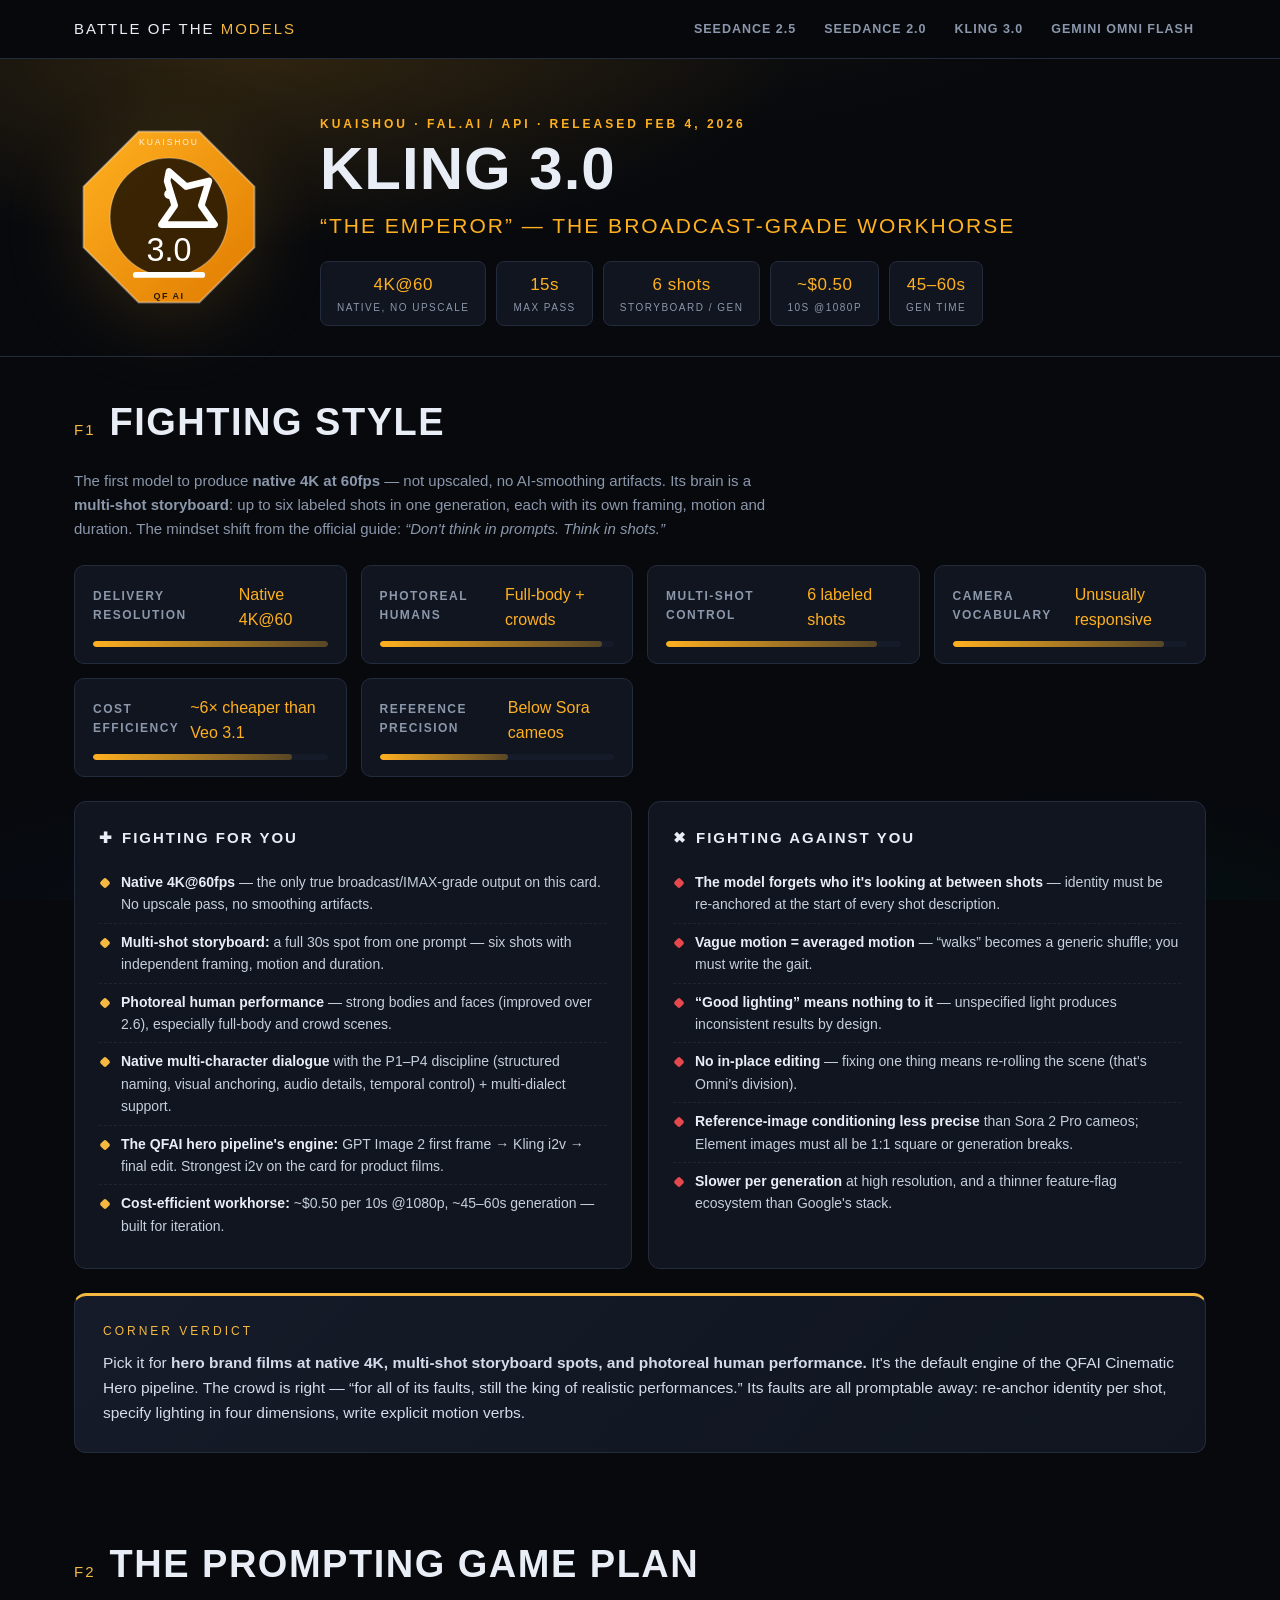
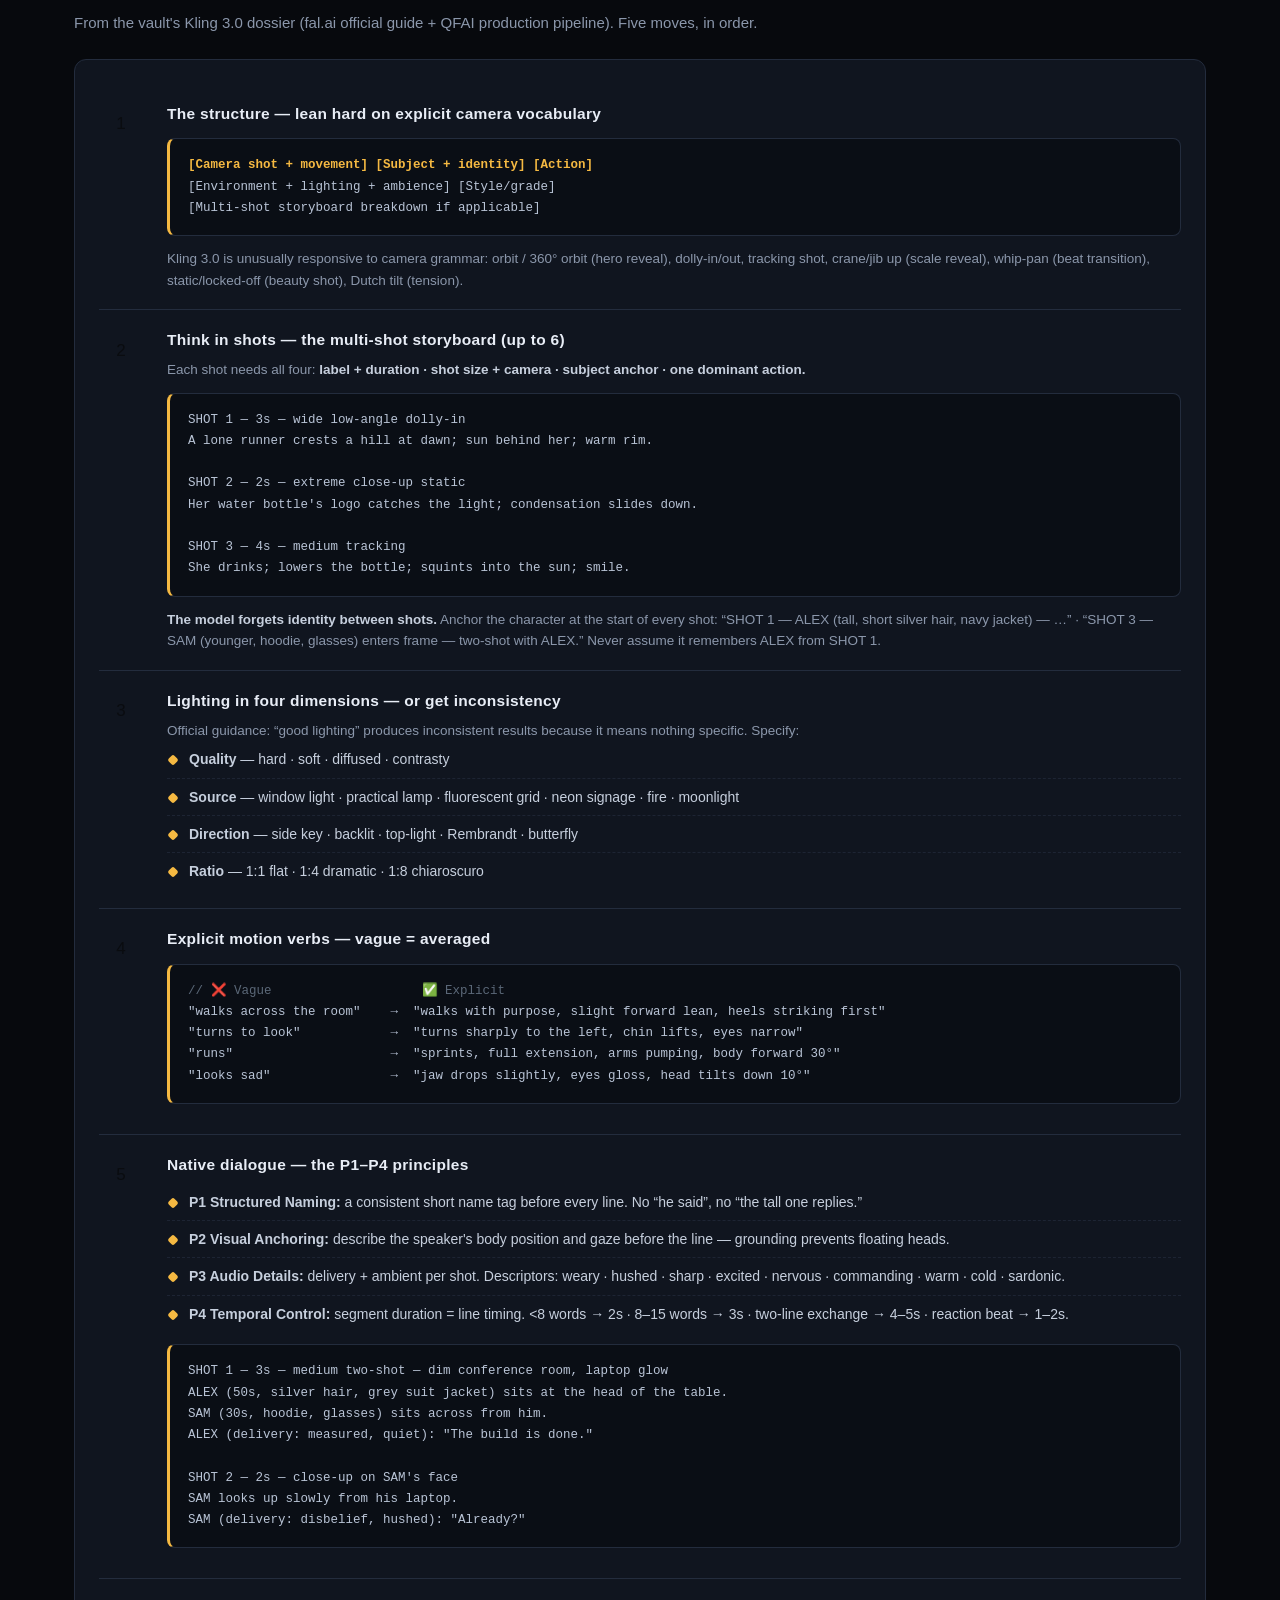
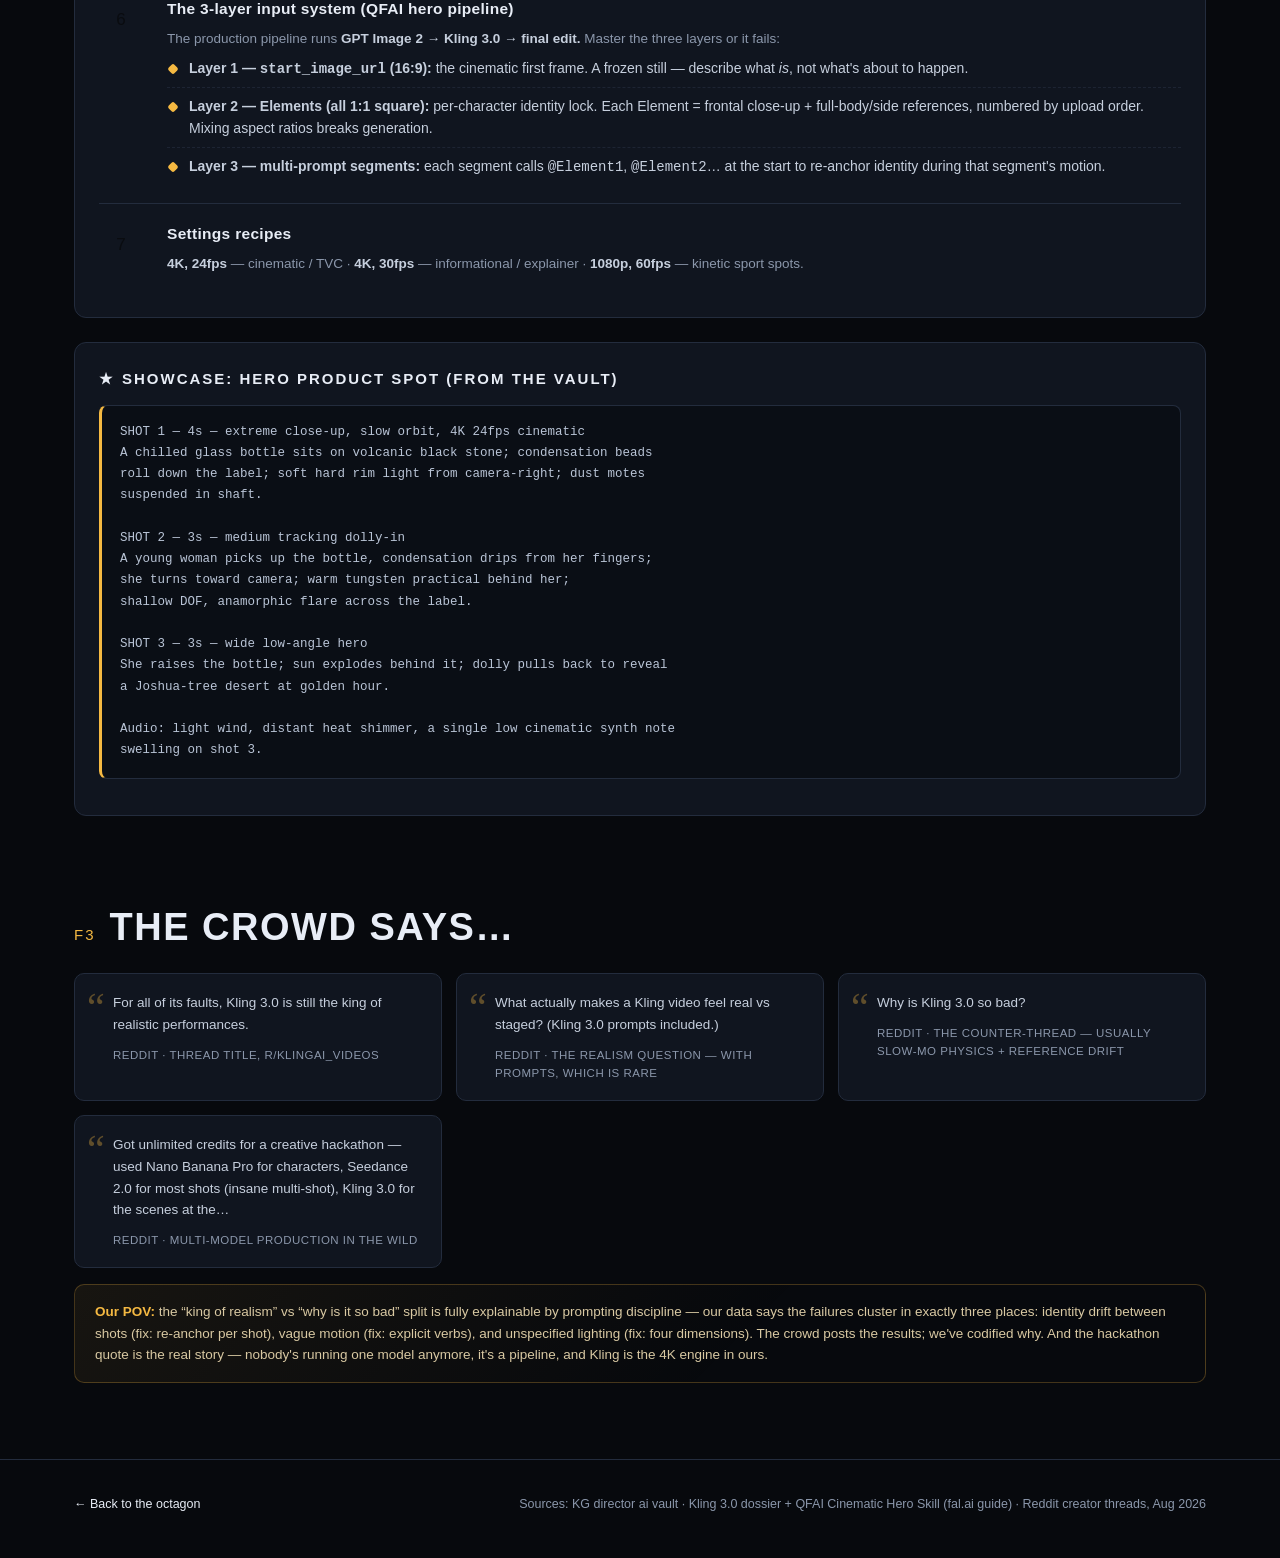
==== kling-3.html @ ed826405 "Publish Battle of the Models site" ====
<!DOCTYPE html>
<html lang="en">
<head>
<meta charset="UTF-8">
<meta name="viewport" content="width=device-width, initial-scale=1.0">
<title>Kling 3.0 — “The Emperor” · Battle of the Models</title>
<link rel="stylesheet" href="styles.css">
<script src="emblems.js"></script>
<style>:root { --fc: var(--kling); } body { --fh-glow: rgba(255,176,32,.16); }</style>
</head>
<body>

<nav class="topbar"><div class="wrap">
  <a class="brand" href="index.html">BATTLE OF THE <em>MODELS</em></a>
  <div class="topnav">
    <a class="f-sd25" href="seedance-25.html">Seedance 2.5</a>
    <a class="f-sd20" href="seedance-20.html">Seedance 2.0</a>
    <a class="f-kling" href="kling-3.html">Kling 3.0</a>
    <a class="f-omni" href="omni-flash.html">Gemini Omni Flash</a>
  </div>
</div></nav>

<header class="fighter-hero"><div class="wrap">
  <span class="emblem-big" data-emblem="kling"></span>
  <div class="fighter-id">
    <div class="alias">Kuaishou · fal.ai / API · Released Feb 4, 2026</div>
    <h1>Kling 3.0</h1>
    <div class="nick">“The Emperor” — the broadcast-grade workhorse</div>
    <div class="record-row">
      <div class="record-chip"><div class="rc-v" style="color:var(--fc)">4K@60</div><div class="rc-k">Native, no upscale</div></div>
      <div class="record-chip"><div class="rc-v" style="color:var(--fc)">15s</div><div class="rc-k">Max pass</div></div>
      <div class="record-chip"><div class="rc-v" style="color:var(--fc)">6 shots</div><div class="rc-k">Storyboard / gen</div></div>
      <div class="record-chip"><div class="rc-v" style="color:var(--fc)">~$0.50</div><div class="rc-k">10s @1080p</div></div>
      <div class="record-chip"><div class="rc-v" style="color:var(--fc)">45–60s</div><div class="rc-k">Gen time</div></div>
    </div>
  </div>
</div></header>

<!-- ═══ FIGHTING STYLE ═══ -->
<section><div class="wrap">
  <div class="sec-head"><span class="num">F1</span><h2 class="sec-title">Fighting Style</h2></div>
  <p class="sec-lede">The first model to produce <b>native 4K at 60fps</b> — not upscaled, no AI-smoothing artifacts. Its brain is a <b>multi-shot storyboard</b>: up to six labeled shots in one generation, each with its own framing, motion and duration. The mindset shift from the official guide: <i>“Don't think in prompts. Think in shots.”</i></p>
  <div class="statbars mt-m">
    <div class="statbar"><div class="sb-top"><span class="sb-k">Delivery resolution</span><span class="sb-v">Native 4K@60</span></div><div class="sb-track"><div class="sb-fill" style="width:100%"></div></div></div>
    <div class="statbar"><div class="sb-top"><span class="sb-k">Photoreal humans</span><span class="sb-v">Full-body + crowds</span></div><div class="sb-track"><div class="sb-fill" style="width:95%"></div></div></div>
    <div class="statbar"><div class="sb-top"><span class="sb-k">Multi-shot control</span><span class="sb-v">6 labeled shots</span></div><div class="sb-track"><div class="sb-fill" style="width:90%"></div></div></div>
    <div class="statbar"><div class="sb-top"><span class="sb-k">Camera vocabulary</span><span class="sb-v">Unusually responsive</span></div><div class="sb-track"><div class="sb-fill" style="width:90%"></div></div></div>
    <div class="statbar"><div class="sb-top"><span class="sb-k">Cost efficiency</span><span class="sb-v">~6× cheaper than Veo 3.1</span></div><div class="sb-track"><div class="sb-fill" style="width:85%"></div></div></div>
    <div class="statbar"><div class="sb-top"><span class="sb-k">Reference precision</span><span class="sb-v">Below Sora cameos</span></div><div class="sb-track"><div class="sb-fill" style="width:55%"></div></div></div>
  </div>

  <div class="duo mt-m">
    <div class="card" style="--fc: var(--fc)">
      <h3><span class="ico">✚</span>Fighting for you</h3>
      <ul>
        <li><b>Native 4K@60fps</b> — the only true broadcast/IMAX-grade output on this card. No upscale pass, no smoothing artifacts.</li>
        <li><b>Multi-shot storyboard:</b> a full 30s spot from one prompt — six shots with independent framing, motion and duration.</li>
        <li><b>Photoreal human performance</b> — strong bodies and faces (improved over 2.6), especially full-body and crowd scenes.</li>
        <li><b>Native multi-character dialogue</b> with the P1–P4 discipline (structured naming, visual anchoring, audio details, temporal control) + multi-dialect support.</li>
        <li><b>The QFAI hero pipeline's engine:</b> GPT Image 2 first frame → Kling i2v → final edit. Strongest i2v on the card for product films.</li>
        <li><b>Cost-efficient workhorse:</b> ~$0.50 per 10s @1080p, ~45–60s generation — built for iteration.</li>
      </ul>
    </div>
    <div class="card" style="--fc: #e5484d">
      <h3><span class="ico">✖</span>Fighting against you</h3>
      <ul>
        <li><b>The model forgets who it's looking at between shots</b> — identity must be re-anchored at the start of every shot description.</li>
        <li><b>Vague motion = averaged motion</b> — “walks” becomes a generic shuffle; you must write the gait.</li>
        <li><b>“Good lighting” means nothing to it</b> — unspecified light produces inconsistent results by design.</li>
        <li><b>No in-place editing</b> — fixing one thing means re-rolling the scene (that's Omni's division).</li>
        <li><b>Reference-image conditioning less precise</b> than Sora 2 Pro cameos; Element images must all be 1:1 square or generation breaks.</li>
        <li><b>Slower per generation</b> at high resolution, and a thinner feature-flag ecosystem than Google's stack.</li>
      </ul>
    </div>
  </div>

  <div class="verdict mt-m" style="--fc: var(--fc)">
    <div class="v-label">Corner verdict</div>
    Pick it for <b>hero brand films at native 4K, multi-shot storyboard spots, and photoreal human performance.</b> It's the default engine of the QFAI Cinematic Hero pipeline. The crowd is right — “for all of its faults, still the king of realistic performances.” Its faults are all promptable away: re-anchor identity per shot, specify lighting in four dimensions, write explicit motion verbs.
  </div>
</div></section>

<!-- ═══ PROMPTING FRAMEWORK ═══ -->
<section><div class="wrap">
  <div class="sec-head"><span class="num">F2</span><h2 class="sec-title">The Prompting Game Plan</h2></div>
  <p class="sec-lede">From the vault's Kling 3.0 dossier (fal.ai official guide + QFAI production pipeline). Five moves, in order.</p>

  <div class="card mt-m framework" style="--fc: var(--fc)">
    <div class="step"><div class="step-num">1</div><div>
      <h4>The structure — lean hard on explicit camera vocabulary</h4>
      <pre class="prompt"><span class="hl">[Camera shot + movement] [Subject + identity] [Action]</span>
[Environment + lighting + ambience] [Style/grade]
[Multi-shot storyboard breakdown if applicable]</pre>
      <p>Kling 3.0 is unusually responsive to camera grammar: orbit / 360° orbit (hero reveal), dolly-in/out, tracking shot, crane/jib up (scale reveal), whip-pan (beat transition), static/locked-off (beauty shot), Dutch tilt (tension).</p>
    </div></div>

    <div class="step"><div class="step-num">2</div><div>
      <h4>Think in shots — the multi-shot storyboard (up to 6)</h4>
      <p>Each shot needs all four: <b>label + duration · shot size + camera · subject anchor · one dominant action.</b></p>
      <pre class="prompt">SHOT 1 — 3s — wide low-angle dolly-in
A lone runner crests a hill at dawn; sun behind her; warm rim.

SHOT 2 — 2s — extreme close-up static
Her water bottle's logo catches the light; condensation slides down.

SHOT 3 — 4s — medium tracking
She drinks; lowers the bottle; squints into the sun; smile.</pre>
      <p><b>The model forgets identity between shots.</b> Anchor the character at the start of every shot: “SHOT 1 — ALEX (tall, short silver hair, navy jacket) — …” · “SHOT 3 — SAM (younger, hoodie, glasses) enters frame — two-shot with ALEX.” Never assume it remembers ALEX from SHOT 1.</p>
    </div></div>

    <div class="step"><div class="step-num">3</div><div>
      <h4>Lighting in four dimensions — or get inconsistency</h4>
      <p>Official guidance: “good lighting” produces inconsistent results because it means nothing specific. Specify:</p>
      <ul>
        <li><b>Quality</b> — hard · soft · diffused · contrasty</li>
        <li><b>Source</b> — window light · practical lamp · fluorescent grid · neon signage · fire · moonlight</li>
        <li><b>Direction</b> — side key · backlit · top-light · Rembrandt · butterfly</li>
        <li><b>Ratio</b> — 1:1 flat · 1:4 dramatic · 1:8 chiaroscuro</li>
      </ul>
    </div></div>

    <div class="step"><div class="step-num">4</div><div>
      <h4>Explicit motion verbs — vague = averaged</h4>
      <pre class="prompt"><span class="cm">// ❌ Vague                    ✅ Explicit</span>
"walks across the room"    →  "walks with purpose, slight forward lean, heels striking first"
"turns to look"            →  "turns sharply to the left, chin lifts, eyes narrow"
"runs"                     →  "sprints, full extension, arms pumping, body forward 30°"
"looks sad"                →  "jaw drops slightly, eyes gloss, head tilts down 10°"</pre>
    </div></div>

    <div class="step"><div class="step-num">5</div><div>
      <h4>Native dialogue — the P1–P4 principles</h4>
      <ul>
        <li><b>P1 Structured Naming:</b> a consistent short name tag before every line. No “he said”, no “the tall one replies.”</li>
        <li><b>P2 Visual Anchoring:</b> describe the speaker's body position and gaze before the line — grounding prevents floating heads.</li>
        <li><b>P3 Audio Details:</b> delivery + ambient per shot. Descriptors: weary · hushed · sharp · excited · nervous · commanding · warm · cold · sardonic.</li>
        <li><b>P4 Temporal Control:</b> segment duration = line timing. &lt;8 words → 2s · 8–15 words → 3s · two-line exchange → 4–5s · reaction beat → 1–2s.</li>
      </ul>
      <pre class="prompt">SHOT 1 — 3s — medium two-shot — dim conference room, laptop glow
ALEX (50s, silver hair, grey suit jacket) sits at the head of the table.
SAM (30s, hoodie, glasses) sits across from him.
ALEX (delivery: measured, quiet): "The build is done."

SHOT 2 — 2s — close-up on SAM's face
SAM looks up slowly from his laptop.
SAM (delivery: disbelief, hushed): "Already?"</pre>
    </div></div>

    <div class="step"><div class="step-num">6</div><div>
      <h4>The 3-layer input system (QFAI hero pipeline)</h4>
      <p>The production pipeline runs <b>GPT Image 2 → Kling 3.0 → final edit.</b> Master the three layers or it fails:</p>
      <ul>
        <li><b>Layer 1 — <code>start_image_url</code> (16:9):</b> the cinematic first frame. A frozen still — describe what <i>is</i>, not what's about to happen.</li>
        <li><b>Layer 2 — Elements (all 1:1 square):</b> per-character identity lock. Each Element = frontal close-up + full-body/side references, numbered by upload order. Mixing aspect ratios breaks generation.</li>
        <li><b>Layer 3 — multi-prompt segments:</b> each segment calls <code>@Element1</code>, <code>@Element2</code>… at the start to re-anchor identity during that segment's motion.</li>
      </ul>
    </div></div>

    <div class="step"><div class="step-num">7</div><div>
      <h4>Settings recipes</h4>
      <p><b>4K, 24fps</b> — cinematic / TVC · <b>4K, 30fps</b> — informational / explainer · <b>1080p, 60fps</b> — kinetic sport spots.</p>
    </div></div>
  </div>

  <div class="card mt-m" style="--fc: var(--fc)">
    <h3><span class="ico">★</span>Showcase: hero product spot (from the vault)</h3>
    <pre class="prompt">SHOT 1 — 4s — extreme close-up, slow orbit, 4K 24fps cinematic
A chilled glass bottle sits on volcanic black stone; condensation beads
roll down the label; soft hard rim light from camera-right; dust motes
suspended in shaft.

SHOT 2 — 3s — medium tracking dolly-in
A young woman picks up the bottle, condensation drips from her fingers;
she turns toward camera; warm tungsten practical behind her;
shallow DOF, anamorphic flare across the label.

SHOT 3 — 3s — wide low-angle hero
She raises the bottle; sun explodes behind it; dolly pulls back to reveal
a Joshua-tree desert at golden hour.

Audio: light wind, distant heat shimmer, a single low cinematic synth note
swelling on shot 3.</pre>
  </div>
</div></section>

<!-- ═══ COMMUNITY ═══ -->
<section><div class="wrap">
  <div class="sec-head"><span class="num">F3</span><h2 class="sec-title">The Crowd Says…</h2></div>
  <div class="quotes mt-m">
    <div class="quote" style="--fc: var(--fc)">
      <p>For all of its faults, Kling 3.0 is still the king of realistic performances.</p>
      <footer>Reddit · thread title, r/KlingAI_Videos</footer>
    </div>
    <div class="quote" style="--fc: var(--fc)">
      <p>What actually makes a Kling video feel real vs staged? (Kling 3.0 prompts included.)</p>
      <footer>Reddit · the realism question — with prompts, which is rare</footer>
    </div>
    <div class="quote" style="--fc: var(--fc)">
      <p>Why is Kling 3.0 so bad?</p>
      <footer>Reddit · the counter-thread — usually slow-mo physics + reference drift</footer>
    </div>
    <div class="quote" style="--fc: var(--fc)">
      <p>Got unlimited credits for a creative hackathon — used Nano Banana Pro for characters, Seedance 2.0 for most shots (insane multi-shot), Kling 3.0 for the scenes at the…</p>
      <footer>Reddit · multi-model production in the wild</footer>
    </div>
  </div>
  <div class="pov-note">
    <b>Our POV:</b> the “king of realism” vs “why is it so bad” split is fully explainable by prompting discipline — our data says the failures cluster in exactly three places: identity drift between shots (fix: re-anchor per shot), vague motion (fix: explicit verbs), and unspecified lighting (fix: four dimensions). The crowd posts the results; we've codified why. And the hackathon quote is the real story — nobody's running one model anymore, it's a pipeline, and Kling is the 4K engine in ours.
  </div>
</div></section>

<footer class="site"><div class="wrap">
  <span><a href="index.html">← Back to the octagon</a></span>
  <span>Sources: KG director ai vault · Kling 3.0 dossier + QFAI Cinematic Hero Skill (fal.ai guide) · Reddit creator threads, Aug 2026</span>
</div></footer>

</body>
</html>
---- styles.css ----
/* ═══════════════════════════════════════════════════════════════
   BATTLE OF THE MODELS — UFC Octagon Edition
   Theme: dark arena, neon fighter colors, condensed poster type
   ═══════════════════════════════════════════════════════════════ */

:root {
  --bg: #07090d;
  --bg-2: #0c1017;
  --panel: #10151f;
  --panel-2: #151b28;
  --line: #232c3d;
  --text: #e8edf6;
  --muted: #8b97ab;
  --gold: #f5b942;
  --red: #e5484d;

  /* fighter colors */
  --sd25: #00e5c3;   /* seedance 2.5 — teal */
  --sd20: #4da3ff;   /* seedance 2.0 — blue */
  --kling: #ffb020;  /* kling 3.0 — gold */
  --omni: #7c6cff;   /* gemini omni flash — violet (google gradient) */

  --font-display: "Arial Black", "Helvetica Neue", Impact, sans-serif;
  --font-body: -apple-system, BlinkMacSystemFont, "Segoe UI", Roboto, Helvetica, Arial, sans-serif;
  --font-mono: "SF Mono", ui-monospace, Menlo, Consolas, monospace;
}

* { margin: 0; padding: 0; box-sizing: border-box; }

html { scroll-behavior: smooth; }

body {
  background: var(--bg);
  color: var(--text);
  font-family: var(--font-body);
  line-height: 1.6;
  overflow-x: hidden;
}

/* arena floor glow */
body::before {
  content: "";
  position: fixed;
  inset: 0;
  background:
    radial-gradient(ellipse 70% 45% at 50% -10%, rgba(245, 185, 66, 0.07), transparent 60%),
    radial-gradient(ellipse 55% 40% at 85% 110%, rgba(0, 229, 195, 0.05), transparent 60%),
    radial-gradient(ellipse 55% 40% at 15% 110%, rgba(77, 163, 255, 0.05), transparent 60%);
  pointer-events: none;
  z-index: 0;
}

.wrap { position: relative; z-index: 1; max-width: 1180px; margin: 0 auto; padding: 0 24px; }

/* ── top bar ─────────────────────────────────────────────── */
.topbar {
  position: sticky; top: 0; z-index: 50;
  background: rgba(7, 9, 13, 0.88);
  backdrop-filter: blur(12px);
  border-bottom: 1px solid var(--line);
}
.topbar .wrap { display: flex; align-items: center; gap: 18px; height: 58px; }
.brand {
  font-family: var(--font-display);
  font-size: 15px; letter-spacing: 2px; text-transform: uppercase;
  color: var(--text); text-decoration: none; white-space: nowrap;
}
.brand em { color: var(--gold); font-style: normal; }
.topnav { display: flex; gap: 4px; margin-left: auto; flex-wrap: wrap; }
.topnav a {
  color: var(--muted); text-decoration: none; font-size: 12.5px; font-weight: 600;
  letter-spacing: 1px; text-transform: uppercase; padding: 7px 12px; border-radius: 4px;
  transition: color .15s, background .15s;
}
.topnav a:hover { color: var(--text); background: var(--panel-2); }
.topnav a.f-sd25:hover { color: var(--sd25); }
.topnav a.f-sd20:hover { color: var(--sd20); }
.topnav a.f-kling:hover { color: var(--kling); }
.topnav a.f-omni:hover { color: var(--omni); }

/* ── hero / poster ───────────────────────────────────────── */
.poster { padding: 64px 0 30px; text-align: center; }
.kicker {
  display: inline-block; font-size: 12px; font-weight: 700; letter-spacing: 4px;
  text-transform: uppercase; color: var(--gold);
  border: 1px solid rgba(245, 185, 66, .4); padding: 6px 16px; border-radius: 999px;
  margin-bottom: 22px;
}
h1.poster-title {
  font-family: var(--font-display);
  font-size: clamp(40px, 7.5vw, 84px);
  line-height: 0.95; letter-spacing: 1px; text-transform: uppercase;
  background: linear-gradient(180deg, #ffffff 30%, #9aa7bd 100%);
  -webkit-background-clip: text; background-clip: text; color: transparent;
}
.poster-sub { margin-top: 16px; color: var(--muted); font-size: 15.5px; max-width: 640px; margin-left: auto; margin-right: auto; }
.poster-sub b { color: var(--text); }

/* ── octagon ─────────────────────────────────────────────── */
.octagon-stage { position: relative; margin: 48px auto 10px; max-width: 760px; aspect-ratio: 1/1.02; }
.octagon-stage svg.oct { position: absolute; inset: 0; width: 100%; height: 100%; }
.fighter-slot {
  position: absolute; width: 34%; display: flex; flex-direction: column; align-items: center; gap: 8px;
  text-decoration: none; color: var(--text);
}
.fighter-slot .emblem {
  width: clamp(74px, 12vw, 108px); height: auto; display: block;
  filter: drop-shadow(0 6px 24px rgba(0,0,0,.55));
  transition: transform .2s ease, filter .2s ease;
}
.fighter-slot:hover .emblem { transform: scale(1.08) translateY(-3px); filter: drop-shadow(0 10px 34px var(--slot-glow)); }
.fighter-slot .fname { font-family: var(--font-display); font-size: clamp(11px, 1.7vw, 15px); letter-spacing: 1.5px; text-transform: uppercase; }
.fighter-slot .fnick { font-size: 11px; color: var(--muted); letter-spacing: .5px; }
.slot-ne { top: 2%; right: 0; --slot-glow: rgba(0,229,195,.45); }
.slot-nw { top: 2%; left: 0; --slot-glow: rgba(77,163,255,.45); }
.slot-se { bottom: 2%; right: 0; --slot-glow: rgba(124,108,255,.45); }
.slot-sw { bottom: 2%; left: 0; --slot-glow: rgba(255,176,32,.45); }

.center-card {
  position: absolute; top: 50%; left: 50%; transform: translate(-50%, -50%);
  text-align: center; width: 46%;
}
.center-card .cc-main { font-family: var(--font-display); font-size: clamp(20px, 3.4vw, 34px); letter-spacing: 3px; color: var(--gold); text-transform: uppercase; }
.center-card .cc-sub { margin-top: 6px; font-size: 12px; letter-spacing: 2px; color: var(--muted); text-transform: uppercase; }
.vs-badge {
  display: inline-block; margin-top: 14px; padding: 8px 22px; border-radius: 6px;
  font-family: var(--font-display); font-size: clamp(15px, 2.4vw, 22px); letter-spacing: 2px;
  color: #0a0c10; background: linear-gradient(135deg, var(--gold), #ff8a3d);
}

/* ── sections ────────────────────────────────────────────── */
section { padding: 46px 0; }
.sec-head { display: flex; align-items: baseline; gap: 14px; margin-bottom: 26px; }
.sec-head .num { font-family: var(--font-display); color: var(--gold); font-size: 15px; letter-spacing: 2px; }
h2.sec-title { font-family: var(--font-display); font-size: clamp(24px, 3.6vw, 38px); text-transform: uppercase; letter-spacing: 1.5px; line-height: 1.05; }
.sec-lede { color: var(--muted); margin-top: 10px; max-width: 720px; font-size: 15px; }

/* ── divisions (best-for) cards ──────────────────────────── */
.div-grid { display: grid; grid-template-columns: repeat(auto-fit, minmax(255px, 1fr)); gap: 14px; }
.div-card {
  background: var(--panel); border: 1px solid var(--line); border-radius: 10px; padding: 20px;
  position: relative; overflow: hidden; transition: transform .15s ease, border-color .15s ease;
}
.div-card:hover { transform: translateY(-3px); }
.div-card::before { content: ""; position: absolute; top: 0; left: 0; right: 0; height: 3px; background: var(--fc); }
.div-card .div-name { font-family: var(--font-display); font-size: 14px; letter-spacing: 1.5px; text-transform: uppercase; margin-bottom: 8px; }
.div-card .div-winner { display: flex; align-items: center; gap: 9px; margin-top: 12px; }
.div-card .div-winner .dot { width: 10px; height: 10px; border-radius: 50%; background: var(--fc); box-shadow: 0 0 12px var(--fc); flex: none; }
.div-card .div-winner a { color: var(--text); text-decoration: none; font-weight: 700; font-size: 14.5px; }
.div-card .div-winner a:hover { color: var(--fc); }
.div-card p { font-size: 13px; color: var(--muted); margin-top: 8px; }

/* ── spec table ──────────────────────────────────────────── */
.spec-table { width: 100%; border-collapse: collapse; font-size: 13.5px; }
.spec-table th, .spec-table td { padding: 12px 14px; text-align: left; border-bottom: 1px solid var(--line); vertical-align: top; }
.spec-table thead th {
  font-family: var(--font-display); font-size: 12px; letter-spacing: 1.5px; text-transform: uppercase;
  color: var(--muted); border-bottom: 2px solid var(--line); white-space: nowrap;
}
.spec-table thead th a { color: inherit; text-decoration: none; }
.spec-table thead th a:hover { color: var(--text); }
.spec-table tbody tr { transition: background .12s; }
.spec-table tbody tr:hover { background: rgba(255,255,255,.025); }
.spec-table td:first-child { color: var(--muted); font-weight: 600; white-space: nowrap; }
.spec-table .win { color: var(--gold); font-weight: 700; }
.spec-table .dim { color: #5c6878; }
.tag { display: inline-block; font-size: 11px; font-weight: 700; letter-spacing: .5px; padding: 2px 9px; border-radius: 999px; margin: 1px 3px 1px 0; }
.tag.teal { background: rgba(0,229,195,.12); color: var(--sd25); }
.tag.blue { background: rgba(77,163,255,.12); color: var(--sd20); }
.tag.gold { background: rgba(255,176,32,.12); color: var(--kling); }
.tag.violet { background: rgba(124,108,255,.14); color: #a99dff; }

/* ── head-to-head matrix ─────────────────────────────────── */
.matrix { display: grid; grid-template-columns: 1.2fr repeat(4, 1fr); gap: 6px; font-size: 12.5px; }
.matrix .m-cell { background: var(--panel); border: 1px solid var(--line); border-radius: 8px; padding: 10px 12px; min-height: 64px; }
.matrix .m-head { display: flex; align-items: center; justify-content: center; font-family: var(--font-display); letter-spacing: 1px; text-transform: uppercase; font-size: 11.5px; background: transparent; border: none; color: var(--muted); min-height: auto; padding: 6px; }
.matrix .m-rowhead { display: flex; align-items: center; font-weight: 700; background: var(--panel-2); }
.matrix .m-cell .m-label { color: var(--muted); font-size: 11px; text-transform: uppercase; letter-spacing: 1px; margin-bottom: 4px; }
.matrix .m-cell .m-pick { font-weight: 700; font-size: 13px; }
.matrix .m-cell.self { background: transparent; border-style: dashed; color: var(--muted); display: flex; align-items: center; justify-content: center; font-size: 11px; letter-spacing: 2px; }

/* ── fighter page header ─────────────────────────────────── */
.fighter-hero { padding: 56px 0 30px; border-bottom: 1px solid var(--line); background:
  radial-gradient(ellipse 60% 90% at 20% 0%, var(--fh-glow), transparent 70%); }
.fighter-hero .wrap { display: flex; gap: clamp(24px, 5vw, 56px); align-items: center; flex-wrap: wrap; }
.fighter-hero .emblem-big { width: clamp(130px, 20vw, 190px); height: auto; filter: drop-shadow(0 12px 40px var(--fh-glow)); flex: none; }
.fighter-id { flex: 1; min-width: 260px; }
.fighter-id .alias { font-size: 12px; font-weight: 700; letter-spacing: 3px; text-transform: uppercase; color: var(--fc); }
.fighter-id h1 { font-family: var(--font-display); font-size: clamp(34px, 5.5vw, 60px); line-height: .98; text-transform: uppercase; letter-spacing: 1px; margin: 6px 0 10px; }
.fighter-id .nick { font-family: var(--font-display); font-size: clamp(15px, 2.4vw, 21px); color: var(--fc); text-transform: uppercase; letter-spacing: 2px; }
.record-row { display: flex; gap: 10px; margin-top: 18px; flex-wrap: wrap; }
.record-chip { background: var(--panel); border: 1px solid var(--line); border-radius: 8px; padding: 9px 16px; text-align: center; min-width: 86px; }
.record-chip .rc-v { font-family: var(--font-display); font-size: 17px; letter-spacing: .5px; }
.record-chip .rc-k { font-size: 10px; color: var(--muted); text-transform: uppercase; letter-spacing: 1.5px; margin-top: 2px; }

/* ── stat bars ───────────────────────────────────────────── */
.statbars { display: grid; grid-template-columns: repeat(auto-fit, minmax(230px, 1fr)); gap: 14px; }
.statbar { background: var(--panel); border: 1px solid var(--line); border-radius: 10px; padding: 16px 18px; }
.statbar .sb-top { display: flex; justify-content: space-between; align-items: baseline; margin-bottom: 8px; }
.statbar .sb-k { font-size: 12px; font-weight: 700; letter-spacing: 1.5px; text-transform: uppercase; color: var(--muted); }
.statbar .sb-v { font-family: var(--font-display); font-size: 16px; color: var(--fc); }
.sb-track { height: 6px; background: var(--panel-2); border-radius: 99px; overflow: hidden; }
.sb-fill { height: 100%; border-radius: 99px; background: linear-gradient(90deg, var(--fc), transparent 140%); }

/* ── two-column cards ────────────────────────────────────── */
.duo { display: grid; grid-template-columns: 1fr 1fr; gap: 16px; }
@media (max-width: 820px) { .duo { grid-template-columns: 1fr; } }
.card { background: var(--panel); border: 1px solid var(--line); border-radius: 12px; padding: 24px; }
.card h3 { font-family: var(--font-display); font-size: 15px; letter-spacing: 2px; text-transform: uppercase; margin-bottom: 14px; }
.card h3 .ico { margin-right: 8px; }
.card ul { list-style: none; }
.card li { padding: 7px 0 7px 22px; position: relative; font-size: 14px; color: #c6cfdd; border-bottom: 1px dashed rgba(35,44,61,.7); }
.card li:last-child { border-bottom: none; }
.card li::before { content: ""; position: absolute; left: 2px; top: 15px; width: 8px; height: 8px; border-radius: 2px; background: var(--fc, var(--gold)); transform: rotate(45deg); }
.card li b { color: var(--text); }

/* ── framework blocks ────────────────────────────────────── */
.framework .step { display: grid; grid-template-columns: 52px 1fr; gap: 16px; padding: 18px 0; border-bottom: 1px solid var(--line); }
.framework .step:last-child { border-bottom: none; }
.step-num {
  width: 44px; height: 44px; border-radius: 10px; display: flex; align-items: center; justify-content: center;
  font-family: var(--font-display); font-size: 17px; color: #0a0c10; background: var(--fc);
  box-shadow: 0 4px 18px color-mix(in srgb, var(--fc) 35%, transparent);
}
.step h4 { font-size: 15.5px; margin-bottom: 6px; letter-spacing: .3px; }
.step p { font-size: 13.5px; color: var(--muted); }
.step p b, .step li b { color: #c6cfdd; }

pre.prompt {
  background: #0a0e15; border: 1px solid var(--line); border-left: 3px solid var(--fc, var(--gold));
  border-radius: 8px; padding: 16px 18px; font-family: var(--font-mono); font-size: 12.5px; line-height: 1.7;
  color: #b9c4d6; overflow-x: auto; margin: 12px 0; white-space: pre-wrap;
}
pre.prompt .hl { color: var(--fc, var(--gold)); font-weight: 700; }
pre.prompt .cm { color: #5b6878; }

/* ── community corner ────────────────────────────────────── */
.quotes { display: grid; grid-template-columns: repeat(auto-fit, minmax(290px, 1fr)); gap: 14px; }
.quote {
  background: var(--panel); border: 1px solid var(--line); border-radius: 10px; padding: 18px 20px;
  font-size: 13.5px; color: #c6cfdd; position: relative;
}
.quote::before { content: "\201C"; position: absolute; top: 2px; left: 12px; font-family: Georgia, serif; font-size: 40px; color: var(--fc, var(--gold)); opacity: .35; }
.quote p { padding-left: 18px; }
.quote footer { margin-top: 10px; padding-left: 18px; font-size: 11.5px; color: var(--muted); letter-spacing: .5px; text-transform: uppercase; }
.pov-note {
  background: linear-gradient(135deg, rgba(245,185,66,.07), transparent 60%);
  border: 1px solid rgba(245,185,66,.25); border-radius: 10px; padding: 16px 20px; margin-top: 16px; font-size: 13.5px; color: #d9c9a3;
}
.pov-note b { color: var(--gold); }

/* ── verdict banner ──────────────────────────────────────── */
.verdict {
  background: linear-gradient(135deg, var(--panel-2), var(--panel));
  border: 1px solid var(--line); border-top: 3px solid var(--fc, var(--gold));
  border-radius: 12px; padding: 26px 28px; font-size: 15.5px; color: #d4dcea;
}
.verdict .v-label { font-family: var(--font-display); font-size: 12px; letter-spacing: 3px; text-transform: uppercase; color: var(--fc, var(--gold)); margin-bottom: 10px; }

/* ── footer ──────────────────────────────────────────────── */
footer.site { border-top: 1px solid var(--line); padding: 34px 0 46px; margin-top: 30px; color: var(--muted); font-size: 12.5px; }
footer.site .wrap { display: flex; justify-content: space-between; gap: 16px; flex-wrap: wrap; }
footer.site a { color: var(--text); text-decoration: none; }
footer.site a:hover { color: var(--gold); }

/* ── utility ─────────────────────────────────────────────── */
.mt-s { margin-top: 12px; } .mt-m { margin-top: 24px; } .mt-l { margin-top: 40px; }
.small { font-size: 12.5px; color: var(--muted); }
.fighter-links { display: flex; gap: 10px; flex-wrap: wrap; margin-top: 8px; }
.pill-link {
  text-decoration: none; font-weight: 700; font-size: 13px; letter-spacing: .5px;
  padding: 9px 18px; border-radius: 999px; border: 1.5px solid var(--fc); color: var(--text);
  transition: background .15s, color .15s;
}
.pill-link:hover { background: var(--fc); color: #0a0c10; }

@media (max-width: 640px) {
  .matrix { grid-template-columns: 1fr; }
  .matrix .m-head { display: none; }
  .fighter-hero .wrap { text-align: center; justify-content: center; }
}
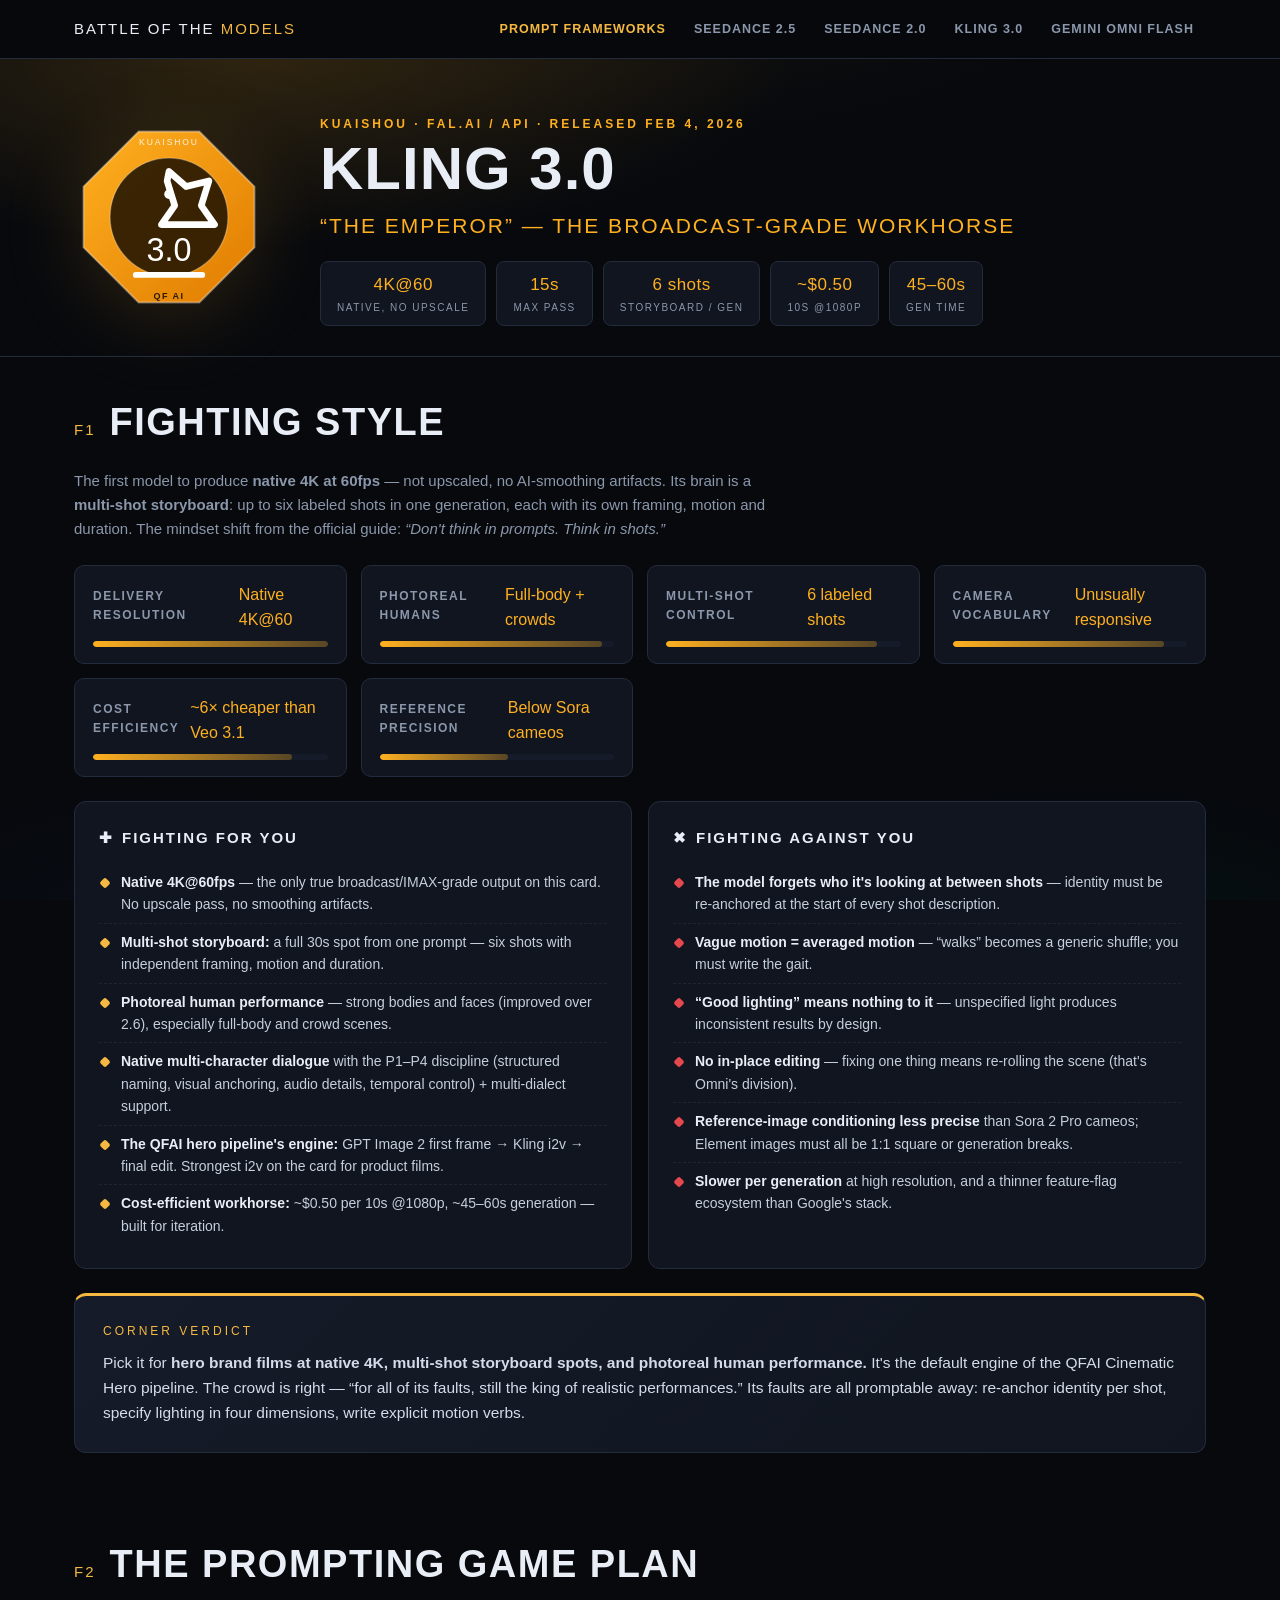
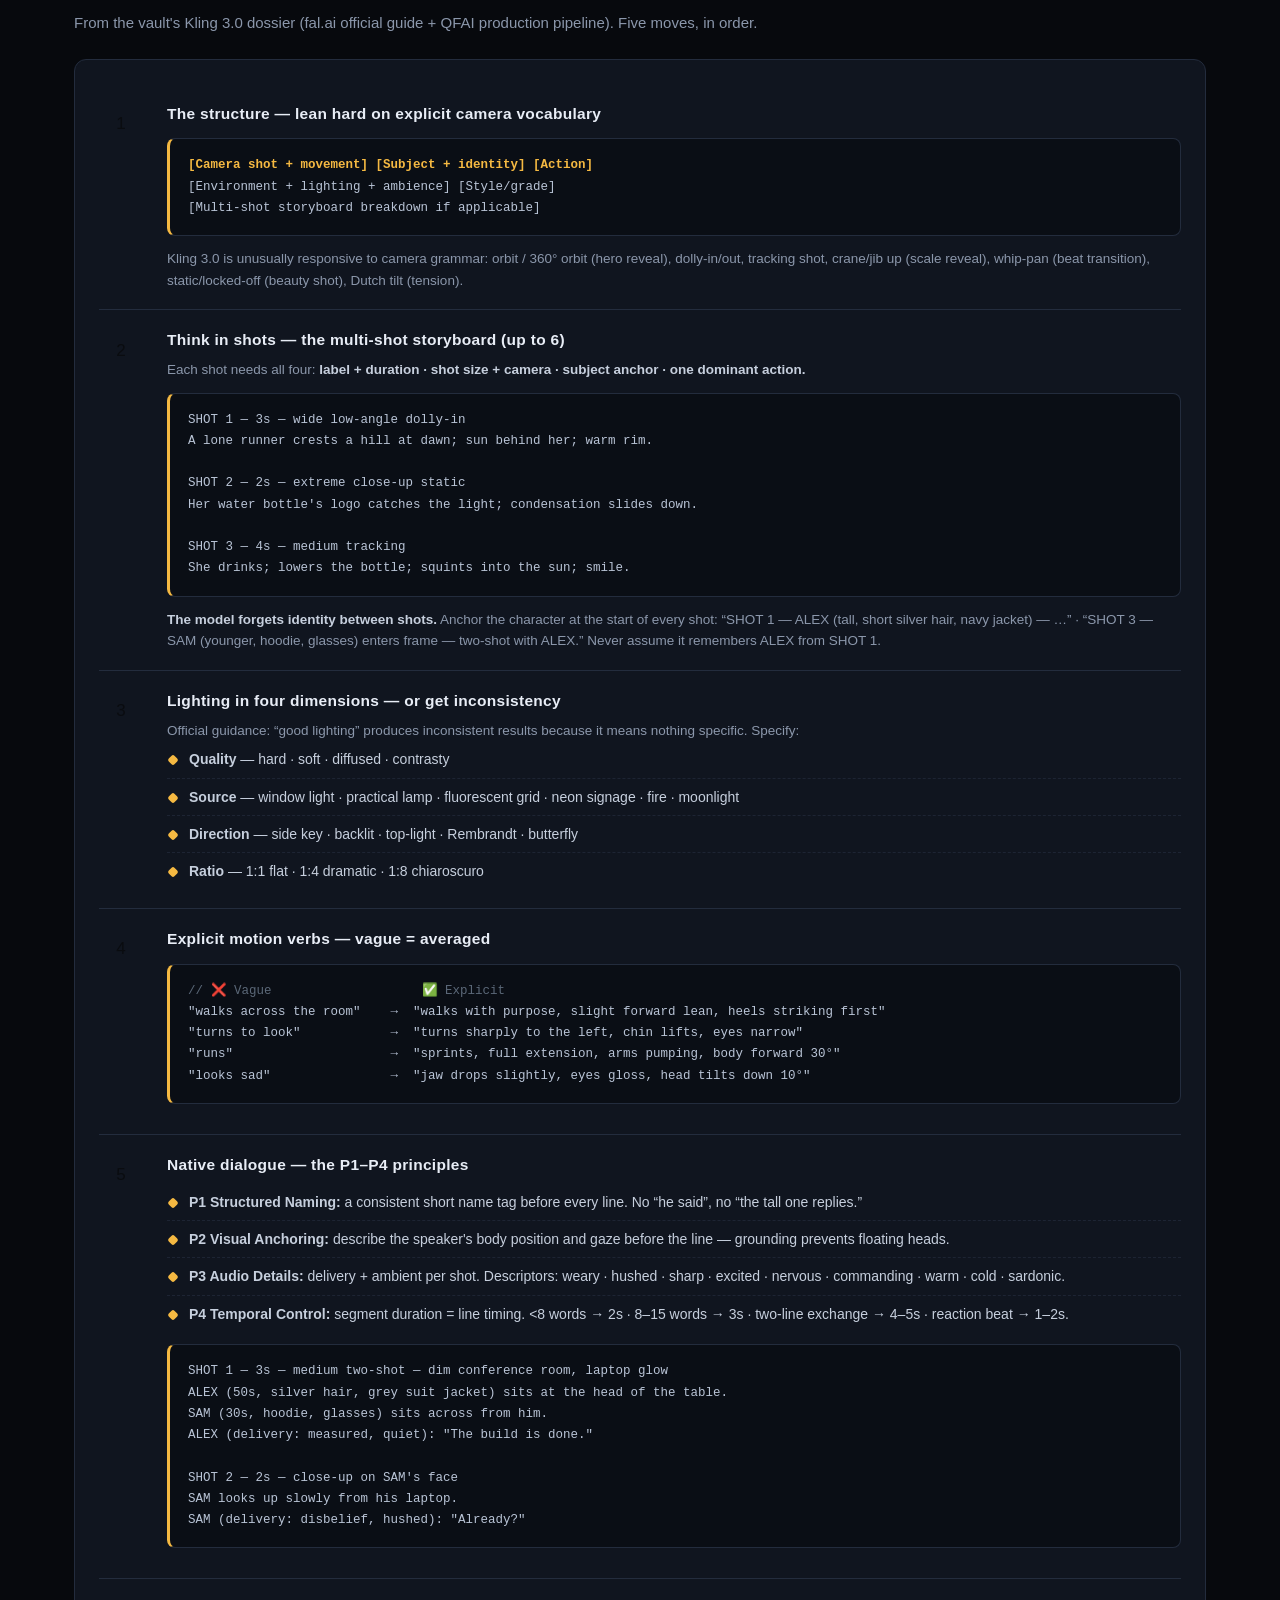
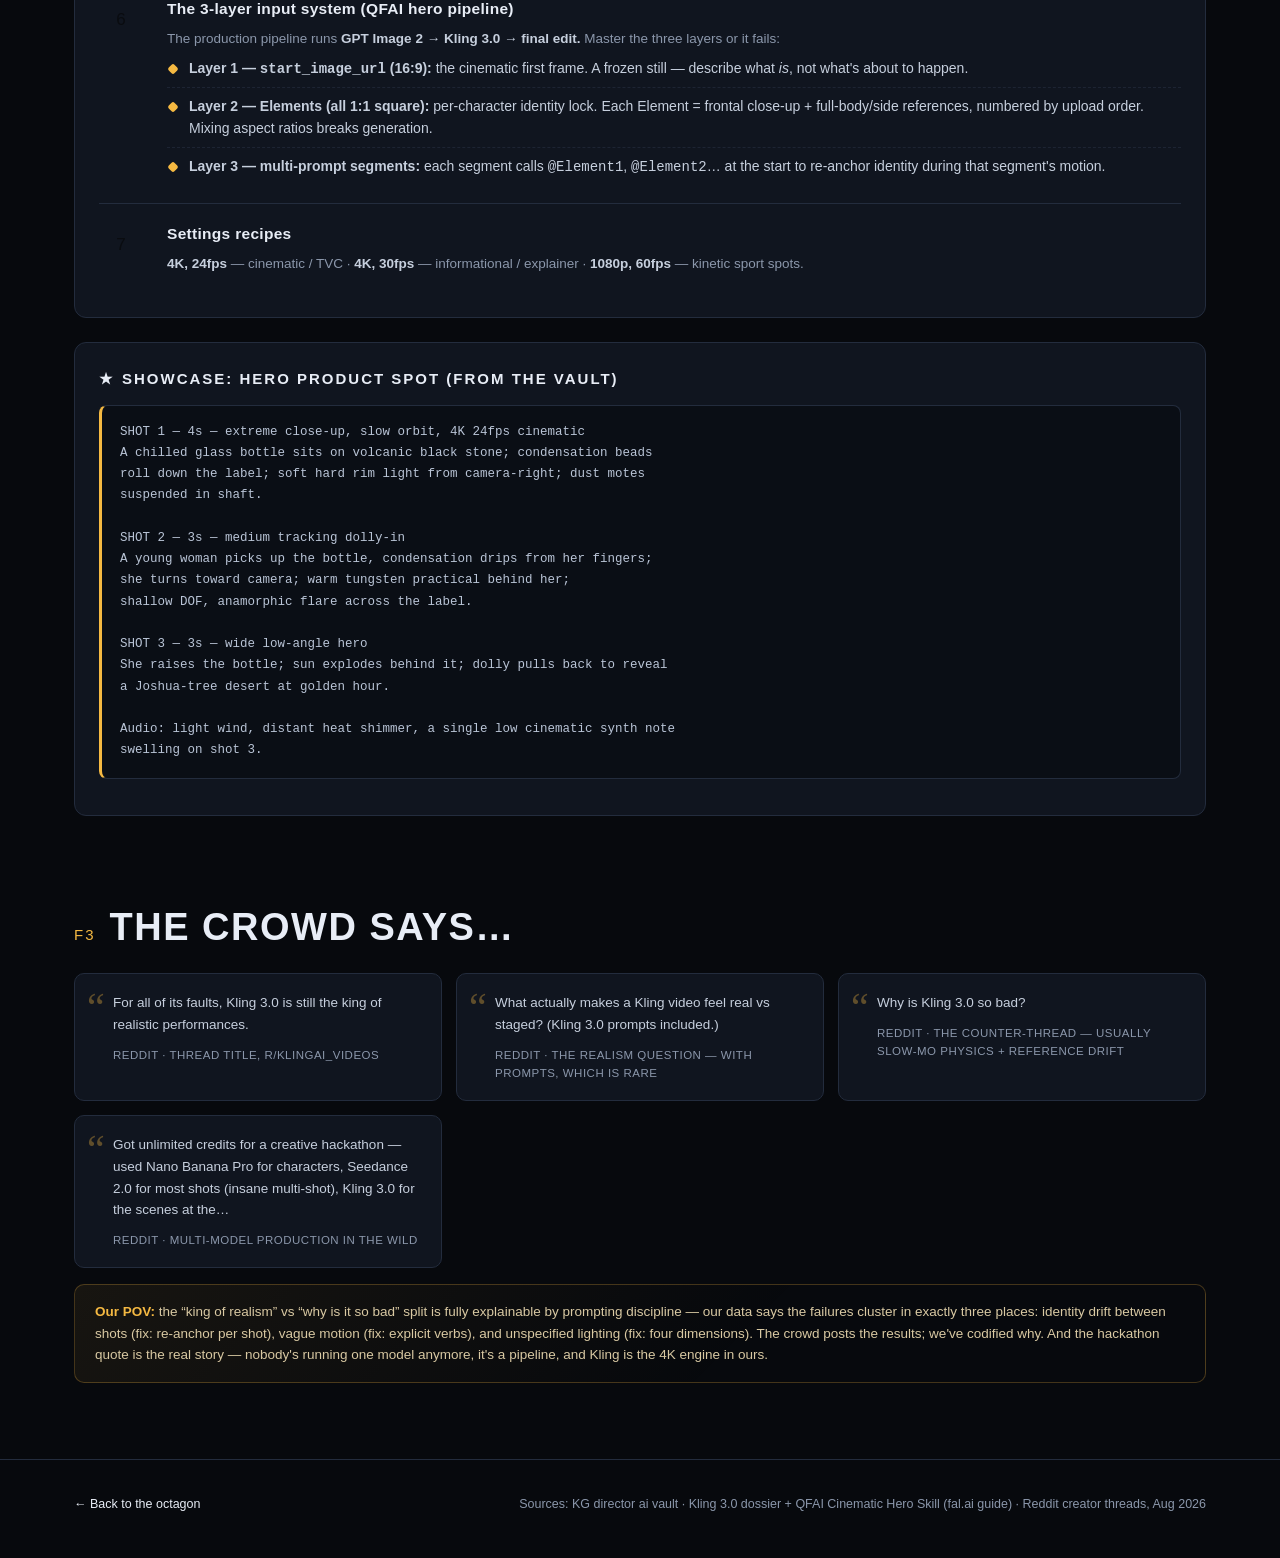
==== commit 340d8986: "Add model prompting frameworks" ====
--- a/kling-3.html
+++ b/kling-3.html
@@ -13,6 +13,7 @@
 <nav class="topbar"><div class="wrap">
   <a class="brand" href="index.html">BATTLE OF THE <em>MODELS</em></a>
   <div class="topnav">
+    <a class="f-playbook" href="prompting-frameworks.html">Prompt Frameworks</a>
     <a class="f-sd25" href="seedance-25.html">Seedance 2.5</a>
     <a class="f-sd20" href="seedance-20.html">Seedance 2.0</a>
     <a class="f-kling" href="kling-3.html">Kling 3.0</a>
--- a/styles.css
+++ b/styles.css
@@ -59,7 +59,7 @@
   backdrop-filter: blur(12px);
   border-bottom: 1px solid var(--line);
 }
-.topbar .wrap { display: flex; align-items: center; gap: 18px; height: 58px; }
+.topbar .wrap { display: flex; align-items: center; gap: 18px; min-height: 58px; padding-top: 8px; padding-bottom: 8px; }
 .brand {
   font-family: var(--font-display);
   font-size: 15px; letter-spacing: 2px; text-transform: uppercase;
@@ -77,6 +77,8 @@
 .topnav a.f-sd20:hover { color: var(--sd20); }
 .topnav a.f-kling:hover { color: var(--kling); }
 .topnav a.f-omni:hover { color: var(--omni); }
+.topnav a.f-playbook { color: var(--gold); }
+.topnav a.f-playbook:hover { color: #0a0c10; background: var(--gold); }
 
 /* ── hero / poster ───────────────────────────────────────── */
 .poster { padding: 64px 0 30px; text-align: center; }
@@ -279,3 +281,112 @@
   .matrix .m-head { display: none; }
   .fighter-hero .wrap { text-align: center; justify-content: center; }
 }
+
+/* ── prompt operations manual ────────────────────────────── */
+.playbook-page { --manual-ink: #d9e0eb; }
+.playbook-hero {
+  padding: 76px 0 54px;
+  border-bottom: 1px solid var(--line);
+  background:
+    linear-gradient(100deg, rgba(245,185,66,.07), transparent 40%),
+    repeating-linear-gradient(135deg, transparent 0 22px, rgba(255,255,255,.012) 22px 23px);
+}
+.playbook-mark {
+  width: max-content; margin-bottom: 20px; padding: 6px 11px;
+  border: 1px solid rgba(245,185,66,.42); color: var(--gold);
+  font-size: 11px; font-weight: 800; letter-spacing: 2.4px;
+}
+.playbook-hero h1 {
+  max-width: 900px; font-family: var(--font-display); font-size: clamp(42px, 7vw, 82px);
+  line-height: .94; letter-spacing: -1.8px; text-transform: uppercase;
+}
+.playbook-intro { max-width: 760px; margin-top: 22px; color: var(--muted); font-size: 17px; }
+.case-strip { display: flex; gap: 0; margin-top: 34px; border-block: 1px solid var(--line); width: max-content; max-width: 100%; }
+.case-strip span { padding: 12px 18px; color: #b9c4d6; font-size: 12px; border-right: 1px solid var(--line); }
+.case-strip span:last-child { border-right: 0; }
+.case-strip b { color: var(--gold); margin-right: 6px; }
+.model-jump { display: flex; flex-wrap: wrap; gap: 9px; margin-top: 24px; }
+.model-jump a {
+  padding: 8px 13px; border: 1px solid color-mix(in srgb, var(--fc) 42%, var(--line));
+  color: var(--manual-ink); text-decoration: none; font-size: 12.5px; font-weight: 750;
+}
+.model-jump a:hover, .model-jump a:focus-visible { color: #07090d; background: var(--fc); outline: none; }
+.playbook-callout {
+  display: grid; grid-template-columns: auto 1fr auto; gap: 18px; align-items: center;
+  padding: 16px 18px; border: 1px solid rgba(245,185,66,.32); border-left: 4px solid var(--gold);
+  background: linear-gradient(90deg, rgba(245,185,66,.08), rgba(245,185,66,.02));
+  color: var(--text); text-decoration: none;
+}
+.playbook-callout-tag { color: var(--gold); font-size: 10px; font-weight: 850; letter-spacing: 1.8px; }
+.playbook-callout b { display: block; font-family: var(--font-display); font-size: 14px; letter-spacing: .6px; text-transform: uppercase; }
+.playbook-callout small { display: block; margin-top: 2px; color: var(--muted); font-size: 11.5px; }
+.playbook-callout-cta { color: var(--gold); font-size: 12px; font-weight: 750; }
+.playbook-callout:hover { border-color: var(--gold); }
+
+.compiler-layout { display: grid; grid-template-columns: minmax(0, 2fr) minmax(240px, .72fr); gap: 18px; align-items: start; }
+.compiler-card { border-top: 3px solid var(--gold); }
+.gate-card { position: sticky; top: 82px; border-left: 3px solid var(--gold); padding: 20px 22px; background: rgba(245,185,66,.055); }
+.gate-card h3 { font-family: var(--font-display); font-size: 18px; text-transform: uppercase; letter-spacing: 1px; }
+.gate-card ol { margin: 16px 0 16px 21px; }
+.gate-card li { padding: 7px 0 7px 4px; color: #c6cfdd; font-size: 13.5px; }
+.gate-card li::marker { color: var(--gold); font-weight: 800; }
+.gate-card p { font-size: 12.5px; color: var(--muted); }
+
+.model-framework { scroll-margin-top: 76px; border-top: 1px solid var(--line); }
+.model-framework-head { display: grid; grid-template-columns: minmax(250px, .8fr) minmax(300px, 1.2fr); gap: 32px; align-items: end; margin-bottom: 18px; }
+.model-code { color: var(--fc); font-size: 11px; font-weight: 800; letter-spacing: 2px; }
+.model-framework-head h2 { font-family: var(--font-display); font-size: clamp(34px, 5vw, 58px); line-height: .95; text-transform: uppercase; margin-top: 7px; }
+.model-framework-head p { color: var(--muted); font-size: 15px; border-left: 2px solid var(--fc); padding-left: 18px; }
+.model-framework-head p b { color: var(--text); }
+.adapter-rules { margin: 22px 0; padding: 12px 15px; border-block: 1px solid color-mix(in srgb, var(--fc) 24%, var(--line)); color: #aeb9ca; font-size: 12.5px; }
+.adapter-rules b { color: var(--fc); }
+.adapter-rules code { color: var(--text); }
+.case-grid { display: grid; grid-template-columns: repeat(3, minmax(0, 1fr)); gap: 14px; align-items: stretch; }
+.case-card { min-width: 0; background: var(--panel); border: 1px solid var(--line); border-top: 3px solid var(--fc); padding: 21px; }
+.case-label { display: flex; align-items: baseline; gap: 11px; margin-bottom: 10px; }
+.case-label span { color: var(--fc); font-family: var(--font-display); font-size: 13px; }
+.case-label h3 { font-family: var(--font-display); font-size: 15px; letter-spacing: .7px; text-transform: uppercase; }
+.case-card > p { min-height: 62px; color: var(--muted); font-size: 13px; }
+.case-card pre.prompt { max-height: 610px; font-size: 11.5px; }
+.prompt-toolbar { display: flex; align-items: center; justify-content: space-between; gap: 12px; margin-top: 14px; }
+.prompt-toolbar h3, .prompt-toolbar b { margin: 0; font-size: 12px; color: var(--fc, var(--gold)); letter-spacing: 1px; text-transform: uppercase; }
+.copy-prompt {
+  appearance: none; border: 1px solid var(--line); background: #0b0f16; color: #b7c1d0;
+  padding: 6px 9px; font: 700 10.5px var(--font-body); letter-spacing: .35px; cursor: pointer;
+}
+.copy-prompt:hover, .copy-prompt:focus-visible { border-color: var(--fc, var(--gold)); color: var(--text); outline: none; }
+.qc-line { border-top: 1px dashed var(--line); padding-top: 12px; color: #8f9bad; font-size: 11.8px; }
+.qc-line b { color: var(--fc); }
+.handoff-grid { display: grid; grid-template-columns: repeat(3, 1fr); border-top: 1px solid var(--line); border-left: 1px solid var(--line); }
+.handoff-grid div { min-height: 120px; padding: 19px; border-right: 1px solid var(--line); border-bottom: 1px solid var(--line); }
+.handoff-grid b { display: block; color: var(--gold); font-family: var(--font-display); font-size: 13px; letter-spacing: 1px; text-transform: uppercase; margin-bottom: 8px; }
+.handoff-grid span { color: var(--muted); font-size: 12.5px; }
+
+@media (max-width: 980px) {
+  .case-grid { grid-template-columns: 1fr; }
+  .case-card > p { min-height: 0; }
+  .compiler-layout { grid-template-columns: 1fr; }
+  .gate-card { position: static; }
+  .handoff-grid { grid-template-columns: repeat(2, 1fr); }
+}
+@media (max-width: 720px) {
+  .topbar .wrap { width: 100%; align-items: flex-start; flex-direction: column; gap: 4px; overflow: hidden; }
+  .topnav { width: 100%; margin-left: 0; display: grid; grid-template-columns: repeat(2, minmax(0, 1fr)); gap: 1px 4px; }
+  .topnav a { min-width: 0; padding: 5px 0; font-size: 10.5px; white-space: normal; }
+  .playbook-hero { padding-top: 52px; }
+  .playbook-hero h1 { max-width: 100%; font-size: 40px; letter-spacing: -1px; overflow-wrap: normal; }
+  .playbook-intro { max-width: 100%; font-size: 15px; }
+  .case-strip { width: 100%; flex-direction: column; }
+  .playbook-callout { grid-template-columns: 1fr; gap: 7px; }
+  .case-strip span { border-right: 0; border-bottom: 1px solid var(--line); }
+  .case-strip span:last-child { border-bottom: 0; }
+  .model-framework-head { grid-template-columns: 1fr; gap: 16px; }
+  .handoff-grid { grid-template-columns: 1fr; }
+  .framework .step { grid-template-columns: 42px 1fr; gap: 10px; }
+  .step-num { width: 36px; height: 36px; }
+}
+
+@media (prefers-reduced-motion: reduce) {
+  html { scroll-behavior: auto; }
+  * { transition: none !important; }
+}
